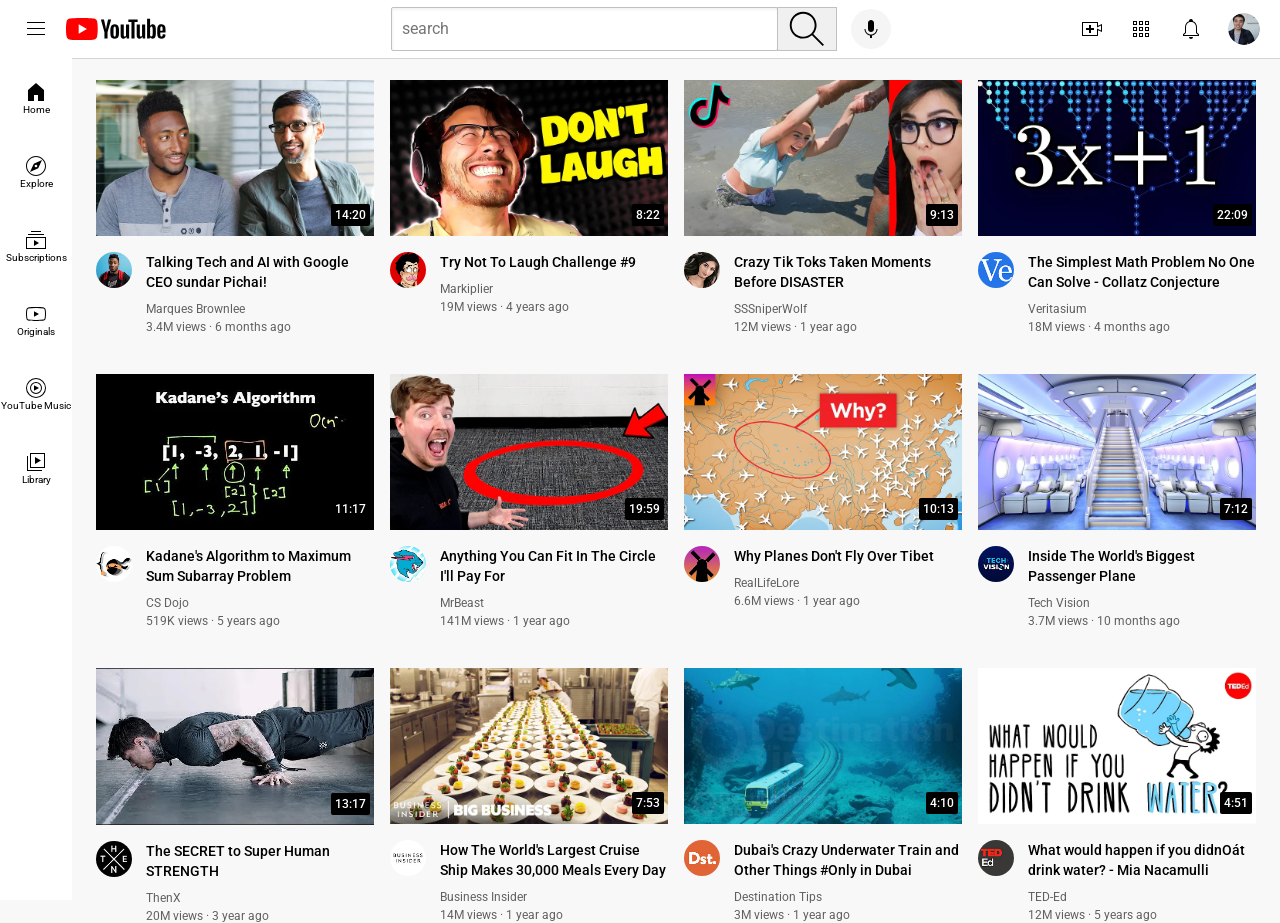
==== index.html @ 6811315d "Made changes" ====
<!DOCTYPE html>
                <html>
                <head>
                <title>Youtube.com clone</title>
                    <link rel="preconnect" href="https://fonts.googleapis.com">
                    <link rel="preconnect" href="https://fonts.gstatic.com" crossorigin>
                    <link href="https://fonts.googleapis.com/css2?family=Roboto:ital,wght@0,100..900;1,100..900&display=swap" rel="stylesheet">
                <link rel="stylesheet" href="styles/general.css">
                <link rel="stylesheet" href="styles/header.css">
                <link rel="stylesheet" href="styles/video.css">
                <link rel="stylesheet" href="styles/sidebar.css">
            </head>
                <body>
                    <div class="header" >
                        <div class="left-section">
                            <img class="hamburger-menu" src="icons/hamburger-menu.svg">
                            <img class="youtube-logo"src="icons/youtube-logo.svg">
                            </div>
                        <div class="middle-section">  
                        <input class="search-bar" type="text"placeholder="search">
                    <button class="search-button">
                        <img class="search-icon" src="icons/search.svg">
                        <div class="tooltip">Search</div>
                    </button>
                    <button class="voice-search-button"> 
                        <img class="voice-search-icon"src="icons/voice-search-icon.svg">
                          <div class="tooltip">Search with your voice</div>
                    </button>
                </div>
                        <div class="right-section">
                            <div class="upload-icon-container">
                                 <img class="upload-icon" src="icons/upload.svg">
                                  <div class="tooltip">Create</div>
                                </div>
                        
                        <div class="youtube-container">
                            <img class="youtube-apps" src="icons/youtube-apps.svg">
                            <div class="tooltip">YouTube apps</div>
                        </div>

                        <div class="notification-container">
                             <img class="notification-icon" src="icons/notifications.svg">
                             <div class="tooltip">Notifications</div>
                            </div>
                       
                        <img class="current-user" src="channel-pictures/my-channel.jpeg">
                        </div>
                        </div>

                    <div class="sidebar">
                        <div class="sidebar-link">
                            <img src="icons/home.svg" class="sidebar-icon">
                            <div>Home</div>
                        </div>
                        <div class="sidebar-link">
                            <img src="icons/explore.svg" class="sidebar-icon">
                            <div>Explore</div>
                        </div>
                        <div class="sidebar-link">
                            <img src="icons/subscriptions.svg" class="sidebar-icon">
                            <div>Subscriptions</div>
                        </div>
                        <div class="sidebar-link">
                            <img src="icons/originals.svg" class="sidebar-icon">
                            <div>Originals</div>
                        </div>
                        <div class="sidebar-link">
                            <img src="icons/youtube-music.svg" class="sidebar-icon">
                            <div>YouTube Music</div>
                        </div>
                        <div class="sidebar-link">
                            <img src="icons/library.svg" class="sidebar-icon">
                            <div>Library</div>
                        </div>
                    </div>   
            <div class="video-grid">
                <div class="video-preview">
                    <div class="thumbnail-row">
                       <a href="https://www.youtube.com/watch?v=n2RNcPRtAiY" target="_blank">
                         <img class="thumbnail" src="thumbnails/thumbnail-1.webp" >
                       </a>
                    <div class="video-time">14:20</div>
                    </div>
                    <div class="video-info-grid">
                    <div class="channel-picture">
                        <img class="profile-picture"  src="channel-pictures/channel-1.jpeg" >
                        </div>
                        <div class="video-info">
                        <p class="video-title">Talking Tech and AI with Google CEO
                            sundar Pichai!
                        </p>
                        <p class="video-author">
                            Marques Brownlee
                            </p>
                            <p  class="video-stats">
                                3.4M views  &#183; 6 months ago
                            </p>
                </div>
            </div>
        </div>
        
                        <div class="video-preview">
                        <div class="thumbnail-row">
                    <a href="https://www.youtube.com/watch?v=mP0RAo9SKZk">
                        <img class="thumbnail"src="thumbnails/thumbnail-2.webp" >
                    </a>
                    <div class="video-time">8:22</div>
                    </div>
                    <div class="video-info-grid">
                    <div class="channel-picture">
                    <img class="profile-picture"src="channel-pictures/channel-2.jpeg">
                    </div>
                    <div class="video-info">
                    <p class="video-title">
                Try Not To Laugh Challenge #9
                </p>
                <p class="video-author">
                Markiplier</p>
                <p  class="video-stats">
                    19M views &#183; 4 years ago
                </p>
                </div>
                    </div>
                        </div>

                <div class="video-preview">
                    <div class="thumbnail-row">
                    <a href="https://youtu.be/FgjPQQeTh1w?si=zqXQhVFUBzZ9ffOH">
                        <img class="thumbnail"src="thumbnails/thumbnail-3.webp">
                    </a>
                    <div class="video-time">9:13</div>
                    </div>
                    <div class="video-info-grid">
                        <div class="channel-picture">
                            <img class="profile-picture"src="channel-pictures/channel-3.jpeg">
                        </div>
                        <div class="video-info">
                            <p class="video-title">
                                Crazy Tik Toks Taken Moments Before DISASTER
                            </p>
                            <p class="video-author">
                                SSSniperWolf</p>

                                <p class="video-stats"
                               >12M views · 1 year ago
                   </p>
         </div>
            </div>
                </div>
                <div class="video-preview">
                    <div class="thumbnail-row">
                         <a href="https://www.youtube.com/watch?v=094y1Z2wpJg">
                            <img class="thumbnail"  src="thumbnails/thumbnail-4.webp"> 
                        </a>
                        <div class="video-time">22:09</div>   
                        </div>
                             <div class="video-info-grid">
                    <div class="channel-picture">
                    <img class="profile-picture"src="channel-pictures/channel-4.jpeg">
                    </div>
                    <div class="video-info">
                        <p class="video-title">
                            The Simplest Math Problem No One Can Solve - Collatz Conjecture
                        </p>
                        <p class="video-author">
                            Veritasium
                        </p>
                        <p class="video-stats">
                            18M views · 4 months ago
                        </p>
                    </div>
                    </div>
                        </div>
                <div class="video-preview">
                    <div class="thumbnail-row">
                            <a href="https://www.youtube.com/watch?v=86CQq3pKSUw">
                                <img class="thumbnail"  src="thumbnails/thumbnail-5.webp">
                            </a>
                            <div class="video-time">11:17</div>       
                        </div>
                        <div class="video-info-grid">
                    <div class="channel-picture">
                    <img class="profile-picture"src="channel-pictures/channel-5.jpeg">
                    </div>
                    <div class="video-info">
                        <p class="video-title">                    
                        Kadane's Algorithm to Maximum Sum Subarray Problem
                        </p>
                        <p class="video-author">
                            CS Dojo
                        </p>
                        <p class="video-stats">
                        519K views · 5 years ago
                        </p>
                    </div>
                </div>
            </div>
                <div class="video-preview">
                        <div class="thumbnail-row">
                                <a href="https://youtu.be/yXWw0_UfSFg?si=Cow9-t9Fv8Yl7fz0">
                                    <img class="thumbnail"  src="thumbnails/thumbnail-6.webp"> 
                                </a>
                                <div class="video-time">19:59</div>      
                    </div>
                            <div class="video-info-grid">
                        <div class="channel-picture">
                        <img class="profile-picture"src="channel-pictures/channel-6.jpeg">
                        </div>
                        <div class="video-info">
                            <p class="video-title"> 
                            Anything You Can Fit In The Circle I&#39;ll Pay For
                            </p>
                            <p class="video-author">
                                MrBeast
                            </p>
                            <p class="video-stats">
                            141M views · 1 year ago
                            </p>
                        </div>
                    </div>
                </div>
                        <div class="video-preview">
                        <div class="thumbnail-row">
                                <a href="https://www.youtube.com/watch?v=fNVa1qMbF9Y">
                                    <img class="thumbnail"  src="thumbnails/thumbnail-7.webp">
                                </a>   
                                <div class="video-time">10:13</div>  
                                </div>  
                            <div class="video-info-grid">
                        <div class="channel-picture">
                        <img class="profile-picture"src="channel-pictures/channel-7.jpeg">
                        </div>
                        <div class="video-info">
                            <p class="video-title">
                            Why Planes Don't Fly Over Tibet
                            </p>
                            <p class="video-author">
                                RealLifeLore
                            </p>
                            <p class="video-stats">
                            6.6M views · 1 year ago
                            </p>
                        </div>
                    </div>
                    </div>
                        <div class="video-preview">
                        <div class="thumbnail-row">          
                                <a href="https://www.youtube.com/watch?v=lFm4EM1juls">
                                    <img class="thumbnail"  src="thumbnails/thumbnail-8.webp"> 
                                </a>
                                <div class="video-time">7:12</div>
                        </div>      
                            <div class="video-info-grid">
                        <div class="channel-picture">
                        <img class="profile-picture"src="channel-pictures/channel-8.jpeg">
                        </div>
                        <div class="video-info">
                            <p class="video-title">
                            Inside The World's Biggest Passenger Plane
                            </p>
                            <p class="video-author">
                                Tech Vision
                            </p>
                            <p class="video-stats">
                            3.7M views · 10 months ago
                            </p>
                        </div>
                    </div>
                    </div>
                        <div class="video-preview">
                        <div class="thumbnail-row">
                                 <a href="https://www.youtube.com/watch?v=ixmxOlcrlUc">
                                    <img class="thumbnail"  src="thumbnails/thumbnail-9.webp">  
                                </a>
                                <div class="video-time">13:17</div>    
                    </div>
                            <div class="video-info-grid">
                        <div class="channel-picture">
                        <img class="profile-picture"src="channel-pictures/channel-9.jpeg">
                        </div>
                        <div class="video-info">
                            <p class="video-title">
                            The SECRET to Super Human STRENGTH
                            </p>
                            <p class="video-author">
                            ThenX
                            </p>
                            <p class="video-stats">
                        20M views · 3 year ago
                            </p>
                        </div>
                    </div>
                    </div>
                    <div class="video-preview">
                        <div class="thumbnail-row">
                                <a href="https://www.youtube.com/watch?v=R2vXbFp5C9o">
                                     <img class="thumbnail"  src="thumbnails/thumbnail-10.webp">  
                                </a>
                                <div class="video-time">7:53</div>     
                            </div>
                            <div class="video-info-grid">
                        <div class="channel-picture">
                        <img class="profile-picture"src="channel-pictures/channel-10.jpeg">
                        </div>
                        <div class="video-info">
                            <p class="video-title">
                            How The World's Largest Cruise Ship Makes 30,000 Meals Every Day
                            </p>
                            <p class="video-author">
                            Business Insider
                            </p>
                            <p class="video-stats">
                        14M views · 1 year ago
                            </p>
                        </div>
                    </div>
                    </div>
                        <div class="video-preview">
                        <div class="thumbnail-row">
                               <a href="https://www.youtube.com/watch?v=0nZuYyXET3s"> 
                                <img class="thumbnail"  src="thumbnails/thumbnail-11.webp"> 
                            </a>
                                <div class="video-time">4:10</div>  
                            </div>
                            <div class="video-info-grid">
                        <div class="channel-picture">
                        <img class="profile-picture"src="channel-pictures/channel-11.jpeg">
                        </div>
                        <div class="video-info">
                            <p class="video-title">
                        Dubai's Crazy Underwater Train and Other Things #Only in Dubai
                            </p>
                            <p class="video-author">
                        Destination Tips
                            </p>
                            <p class="video-stats">
                            3M views · 1 year ago
                            </p>
                        </div>
                    </div>
                    </div>
                        <div class="video-preview">
                        <div class="thumbnail-row">
                                <a href="https://www.youtube.com/watch?v=9iMGFqMmUFs">
                                    <img class="thumbnail"  src="thumbnails/thumbnail-12.webp"> 
                                </a>
                                <div class="video-time">4:51</div>
                                </div>      
                            <div class="video-info-grid">
                        <div class="channel-picture">
                        <img class="profile-picture"src="channel-pictures/channel-12.jpeg">
                        </div>
                        <div class="video-info">
                            <p class="video-title">
                        What would happen if you didnOa&#769;t drink water? - Mia Nacamulli
                            </p>
                            <p class="video-author">
                        TED-Ed
                            </p>
                            <p class="video-stats">
                            12M views · 5 years ago
                            </p>
                    </div>
                 </div>
             </div>
        </div>
            </body>
                </html>
---- styles/general.css ----
p {
        font-family: Roboto,Arial;
        margin-top: 0;               
      margin-bottom: 0;
     }

     body {
        font-family: Roboto,Arial;
        margin:0;
        padding-top: 80px;
        padding-left: 96px;
        padding-right: 24px;
        background-color: rgb(248,248,248);
     }
---- styles/header.css ----
/* basic elements of html 
1)block elements - setups and takes the entire line like an p tag 
2)inline block elements - takes the only desired spaces like an image and searchbar
3)inline elements - takes the only desired space for text like an strong tag*/
/* we can apply properties for the tags at a time by using , */
/* .thumbnail{
    /* images properties : when we change the width of an image the height of the image also changes , so the dimensions will be equal  */
    /* object-fit: cover; this will cover a certain area that gives by us like height and width  */
    /* contain shrinks the image upto the desired area would be filled with that image */
    /* object-fit: contain; */
      .header{
        display:flex;
        height: 58px;
        flex-direction: row;
        justify-content: space-between;
        position:fixed;
        top:0;
        left:0;
        right:0;
        background-color: white;

        border-bottom-width:1px ;
        border-bottom-style:solid ;
        border-bottom-color: rgb(213, 210, 210);
        z-index:100;
      }
      .left-section{
        display:flex;
        align-items: center;
      }
      .middle-section {
        flex:1;
        margin-left: 70px;
        margin-right:35px;
        max-width: 500px;
        display: flex;
        align-items: center;
      }
      .search-button{
        height:44px; 
        width:60px;
        background-color: rgb(240, 240, 240);
        border-width: 1px;
        border-style: solid;
        border-color: rgb(192,192,192);
        margin-left: -1px;
        margin-right:10px;
        position: relative;

      }
      .search-button,
      .voice-search-button,
      .upload-icon-container,
      .youtube-container,
      .notification-container{
        display:flex;
        justify-content: center;
        align-items: center;
        position:relative;
      }
      .search-button .tooltip,
      .voice-search-button .tooltip,
      .upload-icon-container .tooltip,
      .youtube-container .tooltip,
      .notification-container .tooltip
      {
        font-family: Roboto , Arial;
        position:absolute;
        background-color: grey;
        color:white;
        padding-top:4px;
        padding-bottom:4px;
        padding-right:8px;
        padding-left:8px;
        border-radius: 2px;
        font-size: 12px;
        bottom:-30px;
        opacity:0;
        transition: opacity 0.15s;
        pointer-events:none;
        white-space: nowrap;

      }
      .search-button:hover .tooltip,
      .voice-search-button:hover .tooltip,
      .upload-icon-container:hover .tooltip,
      .youtube-container:hover .tooltip,
      .notification-container:hover .tooltip
      {
        opacity:1;
      }
      .search-bar::placeholder{
        font-family: Roboto , Arial;
        font-size:16px;
      }
      .voice-search-button{
        height:40px;
        width:40px;
        border-style: solid;
        margin-left:4px;
        border-radius: 20px;
        border:none;
        background-color: rgb(245,245,245);
      }
      .voice-search-icon{
        height:24px;
      }
      .hamburger-menu{
        height:24px;
        margin-left:24px;
        margin-right:18px;
      }
      .youtube-logo{
        height:24px;
        width:100px;
      }
      .search-bar{
        flex:1;
        height:40px;
        padding-left:10px;
        font-size:16px;
        border-width:1px;
        border-style: solid;
        border-color: rgb(192,192,192);
        border-radius: 2px;
        box-shadow: inset 1px 2px 3px rgba(0,0,0,0.05);
        /* For shrinking purpose we put width:0 */
        width:0;
      }
      .search-logo{
        height: 22px;
      }
      .right-section{
        display:flex;
        justify-content: space-between;
        align-items: center;
        width:180px;
        margin-right:20px;
        /* to prevent flex box shrinking we are using flex-shrink:0 */
        flex-shrink:0;
      }
      .upload-icon{
        height:24px;
        justify-content: space-between;
      }
      .youtube-apps{
        height:24px;
      }

      .notification-icon{
        height: 24px;
      }


      .current-user{
        height:32px;
        border-radius: 50%;
      }
---- styles/video.css ----
.thumbnail{
                    width: 100%;
                    object-fit: cover;
                    display: block;
                }

                .video-title{
                    margin-top: 8px;
                    font-size:14px;
                    font-weight:500;
                    line-height:20px;
                    margin-bottom:10px;
                    font-family:roboto,Arial;
                }


                .video-info-grid {
                    display:grid;
                    grid-template-columns:50px 1fr;
                }
                

                .profile-picture {
                    margin-top: 8px;
                    width: 36px;
                    border-radius: 50px;
                }

                .thumbnail-row {
                    margin-bottom: 8px;
                    position: relative;
                }

                .video-author ,
                .video-stats {
                    font-size:12px;
                    color:rgb(96,96,96);

                }

                .video-author {
                    margin-bottom: 4px;
                   
                }

                .video-grid {
                    display:grid;
                    grid-template-columns: 1fr 1fr 1fr;
                    column-gap: 16px;
                    row-gap: 40px;
                    
                }

                @media (max-width: 750px) {
                    .video-grid {
                        grid-template-columns: 1fr 1fr;
                    }
                }

                @media (max-width: 751px) and (min-width: 999px) {
                    .video-grid {
                        grid-template-columns: 1fr 1fr 1fr;
                    }
                }


                @media (min-width: 1000px) {
                    .video-grid {
                        grid-template-columns: 1fr 1fr 1fr 1fr;
                    }
                }

                .video-time {
                    font-family: roboto, Arial;
                    font-size: 12px;
                    font-weight: 500;
                    background-color: black;
                    color: white;
                    position: absolute;
                    bottom: 8px;
                    right: 4px;
                    bottom: 10px;
                    font-size: 12px;
                    padding-left :4px; 
                    padding-bottom :4px; 
                    padding-top: 4px;
                    padding-right:4px;
                    border-radius: 2px; 
                }
---- styles/sidebar.css ----
.sidebar {
    position: fixed;
    left: 0;
    bottom: 0;
    top: 55px;
    background-color: white;
    width: 72px;
    z-index: 200;
    padding-top: 5px;
}

.sidebar-link{
    height: 74px;
    display: flex;
    justify-content: center;
    align-items: center;
     flex-direction: column;
     cursor: pointer;
    
}

.sidebar-link:hover {
    background-color:rgb(235, 233, 233);
    margin-bottom: 4px;
}

.sidebar-link img{
    height: 24px;
}

.sidebar-link div{
    font-size:10px;
    font-family: Roboto, Arial;


}
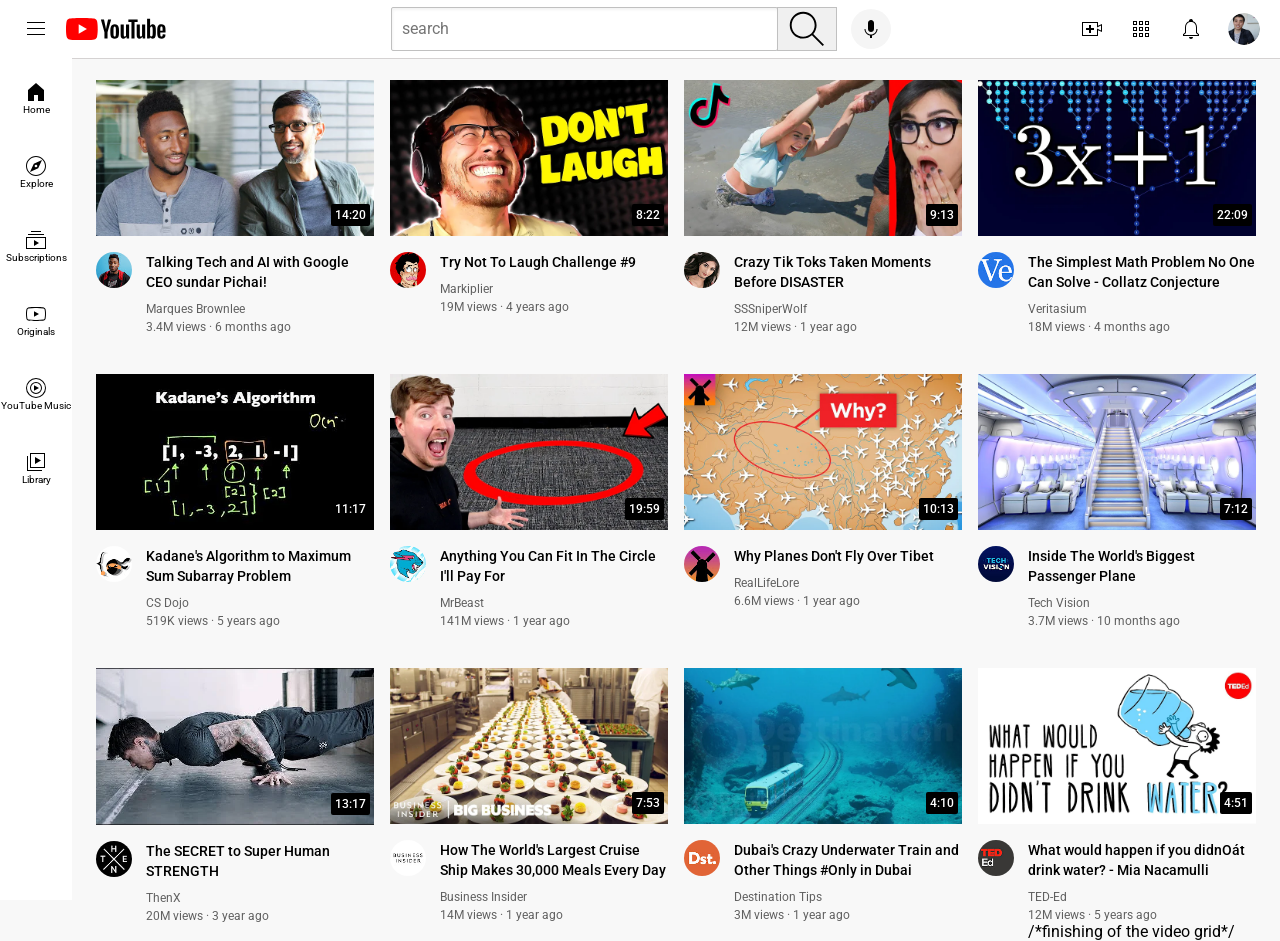
==== commit ba727982: "Made changes" ====
--- a/index.html
+++ b/index.html
@@ -360,6 +360,7 @@
                             <p class="video-stats">
                             12M views · 5 years ago
                             </p>
+                            /*finishing of the video grid*/
                     </div>
                  </div>
              </div>
